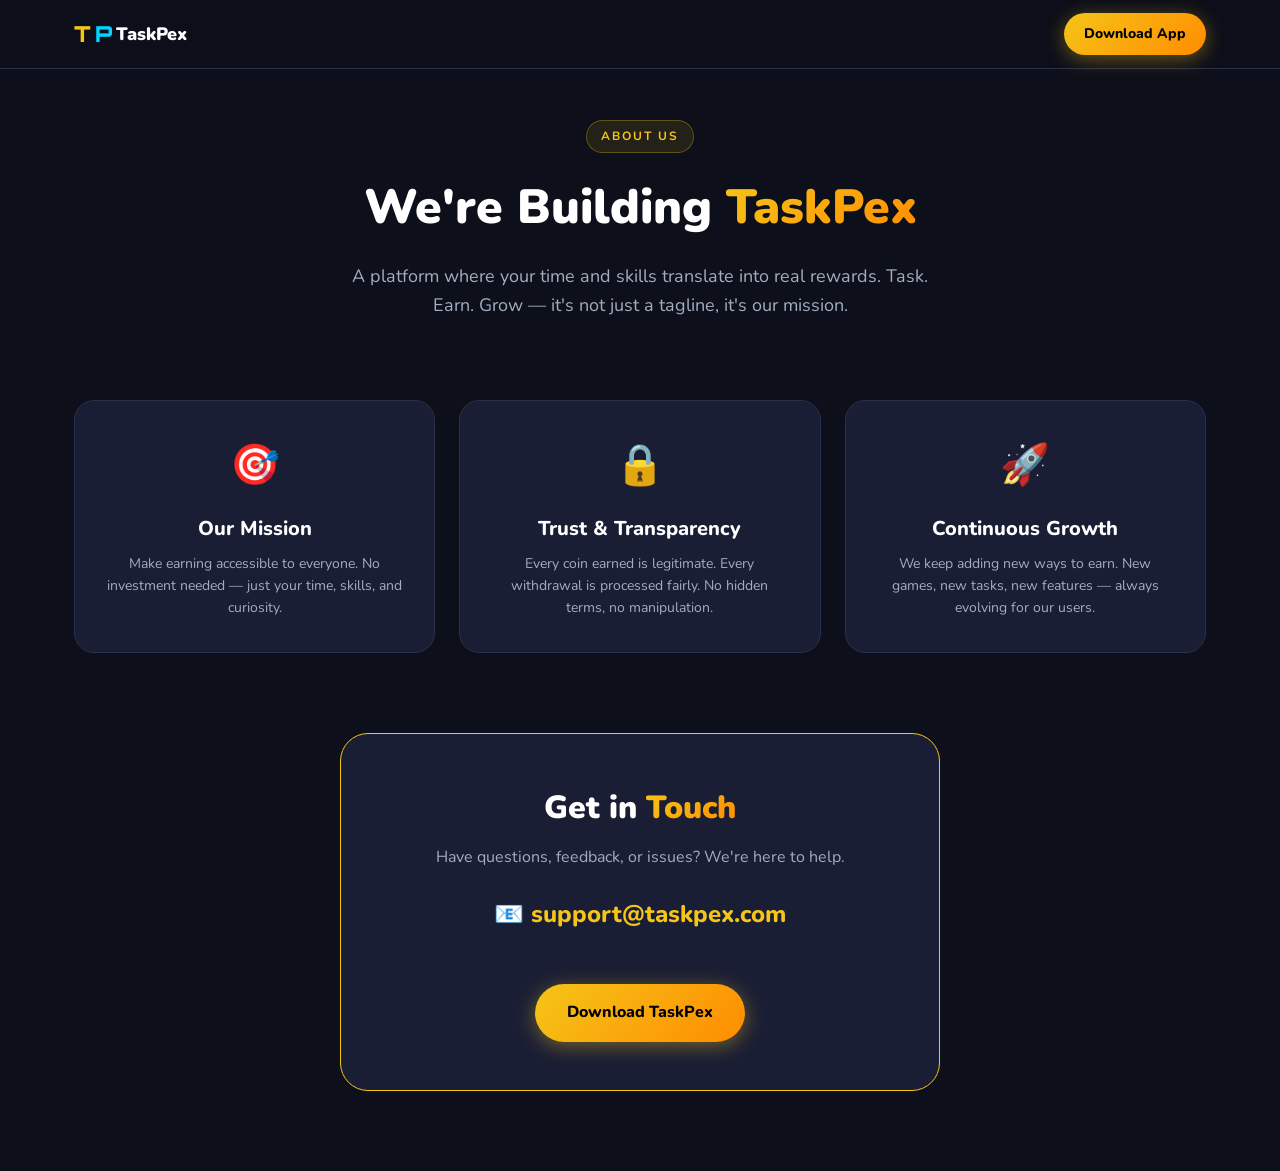
==== pages/about.html @ 735c4cd2 "🚀 Initial release: TaskPex landing page - Dark-themed responsive landing page for the TaskPex Androi" ====
<!DOCTYPE html>
<html lang="en">
<head>
  <meta charset="UTF-8"/>
  <meta name="viewport" content="width=device-width, initial-scale=1.0"/>
  <title>About – TaskPex</title>
  <link rel="stylesheet" href="../css/style.css"/>
  <link href="https://fonts.googleapis.com/css2?family=Nunito:wght@400;600;700;800;900&family=Orbitron:wght@700;900&display=swap" rel="stylesheet"/>
  <style>
    .about-page { padding: 120px 0 80px; }
    .about-hero { text-align: center; margin-bottom: 80px; }
    .about-hero h1 { font-size: 48px; font-weight: 900; margin-bottom: 16px; }
    .about-hero p { color: var(--text-secondary); font-size: 18px; max-width: 600px; margin: 0 auto; }
    .values-grid { display: grid; grid-template-columns: repeat(3, 1fr); gap: 24px; margin-bottom: 80px; }
    .val-card { background: var(--bg-card); border: 1px solid var(--border-color); border-radius: var(--radius-lg); padding: 32px; text-align: center; }
    .val-icon { font-size: 40px; margin-bottom: 16px; }
    .val-card h3 { font-size: 20px; font-weight: 800; margin-bottom: 8px; }
    .val-card p { color: var(--text-secondary); font-size: 14px; }
    .contact-box { background: var(--bg-card); border: 1px solid var(--accent-gold); border-radius: var(--radius-xl); padding: 48px; text-align: center; max-width: 600px; margin: 0 auto; }
    .contact-box h2 { font-size: 32px; font-weight: 900; margin-bottom: 12px; }
    .contact-box p { color: var(--text-secondary); margin-bottom: 24px; }
    .contact-email { font-size: 24px; font-weight: 800; color: var(--accent-gold); }
    @media(max-width:768px) { .values-grid { grid-template-columns: 1fr; } }
  </style>
</head>
<body>
  <nav class="navbar">
    <div class="nav-inner">
      <a href="../index.html" class="logo-wrap">
        <span class="logo-fallback" style="display:flex">
          <span class="logo-t">T</span><span class="logo-p">P</span>
          <span class="logo-name">TaskPex</span>
        </span>
      </a>
      <a href="../index.html#download" class="btn-primary nav-cta" style="margin-left:auto">Download App</a>
    </div>
  </nav>
  <div class="about-page">
    <div class="container">
      <div class="about-hero">
        <span class="section-label">About Us</span>
        <h1>We're Building <span class="gradient-text">TaskPex</span></h1>
        <p>A platform where your time and skills translate into real rewards. Task. Earn. Grow — it's not just a tagline, it's our mission.</p>
      </div>
      <div class="values-grid">
        <div class="val-card">
          <div class="val-icon">🎯</div>
          <h3>Our Mission</h3>
          <p>Make earning accessible to everyone. No investment needed — just your time, skills, and curiosity.</p>
        </div>
        <div class="val-card">
          <div class="val-icon">🔒</div>
          <h3>Trust & Transparency</h3>
          <p>Every coin earned is legitimate. Every withdrawal is processed fairly. No hidden terms, no manipulation.</p>
        </div>
        <div class="val-card">
          <div class="val-icon">🚀</div>
          <h3>Continuous Growth</h3>
          <p>We keep adding new ways to earn. New games, new tasks, new features — always evolving for our users.</p>
        </div>
      </div>
      <div class="contact-box">
        <h2>Get in <span class="gradient-text">Touch</span></h2>
        <p>Have questions, feedback, or issues? We're here to help.</p>
        <div class="contact-email">📧 support@taskpex.com</div>
        <br/><br/>
        <a href="../index.html#download" class="btn-primary btn-lg">Download TaskPex</a>
      </div>
    </div>
  </div>
</body>
</html>
---- css/style.css ----
/* ============================================
   TASKPEX — Main Stylesheet
   Theme: Dark Navy + Gold/Yellow + Cyan
   ============================================ */

:root {
  --bg-primary: #0d0f1a;
  --bg-secondary: #131628;
  --bg-card: #1a1e35;
  --bg-card-hover: #1f2440;
  --accent-gold: #f5c518;
  --accent-gold-light: #ffd93d;
  --accent-cyan: #00d4ff;
  --accent-green: #00e676;
  --accent-orange: #ff6b35;
  --text-primary: #ffffff;
  --text-secondary: #a0aec0;
  --text-muted: #6b7a99;
  --border-color: #2a2f4a;
  --border-glow: rgba(245, 197, 24, 0.3);
  --gradient-gold: linear-gradient(135deg, #f5c518, #ff8c00);
  --gradient-cyan: linear-gradient(135deg, #00d4ff, #0099cc);
  --gradient-green: linear-gradient(135deg, #00e676, #00b894);
  --gradient-hero: linear-gradient(135deg, #f5c518 0%, #ff8c00 50%, #00d4ff 100%);
  --shadow-glow: 0 0 30px rgba(245, 197, 24, 0.15);
  --shadow-card: 0 8px 32px rgba(0, 0, 0, 0.4);
  --radius-sm: 8px;
  --radius-md: 14px;
  --radius-lg: 20px;
  --radius-xl: 28px;
  --font-main: 'Nunito', sans-serif;
  --font-display: 'Orbitron', sans-serif;
}

*, *::before, *::after { box-sizing: border-box; margin: 0; padding: 0; }

html { scroll-behavior: smooth; }

body {
  font-family: var(--font-main);
  background: var(--bg-primary);
  color: var(--text-primary);
  line-height: 1.6;
  overflow-x: hidden;
}

/* ---- UTILITIES ---- */
.container { max-width: 1180px; margin: 0 auto; padding: 0 24px; }
.section { padding: 96px 0; }
.gradient-text {
  background: var(--gradient-gold);
  -webkit-background-clip: text;
  -webkit-text-fill-color: transparent;
  background-clip: text;
}
.section-label {
  display: inline-block;
  font-size: 12px;
  font-weight: 700;
  letter-spacing: 2px;
  text-transform: uppercase;
  color: var(--accent-gold);
  background: rgba(245, 197, 24, 0.1);
  border: 1px solid rgba(245, 197, 24, 0.3);
  padding: 6px 14px;
  border-radius: 20px;
  margin-bottom: 16px;
}
.section-title {
  font-size: clamp(28px, 4vw, 44px);
  font-weight: 900;
  line-height: 1.2;
  margin-bottom: 20px;
}

/* ---- BUTTONS ---- */
.btn-primary {
  display: inline-flex;
  align-items: center;
  gap: 8px;
  background: var(--gradient-gold);
  color: #000;
  font-family: var(--font-main);
  font-weight: 800;
  font-size: 15px;
  padding: 12px 24px;
  border-radius: 50px;
  border: none;
  cursor: pointer;
  text-decoration: none;
  transition: transform 0.2s, box-shadow 0.2s;
  box-shadow: 0 4px 20px rgba(245, 197, 24, 0.4);
}
.btn-primary:hover { transform: translateY(-2px); box-shadow: 0 6px 30px rgba(245, 197, 24, 0.6); }
.btn-primary.btn-lg { padding: 16px 32px; font-size: 16px; }
.btn-outline {
  display: inline-flex;
  align-items: center;
  gap: 8px;
  background: transparent;
  color: var(--text-primary);
  font-family: var(--font-main);
  font-weight: 800;
  font-size: 15px;
  padding: 12px 24px;
  border-radius: 50px;
  border: 2px solid var(--border-color);
  cursor: pointer;
  text-decoration: none;
  transition: all 0.2s;
}
.btn-outline:hover { border-color: var(--accent-gold); color: var(--accent-gold); }
.btn-outline.btn-lg { padding: 16px 32px; font-size: 16px; }

/* ---- NAVBAR ---- */
.navbar {
  position: fixed;
  top: 0; left: 0; right: 0;
  z-index: 1000;
  background: rgba(13, 15, 26, 0.85);
  backdrop-filter: blur(20px);
  border-bottom: 1px solid var(--border-color);
  transition: background 0.3s;
}
.navbar.scrolled { background: rgba(13, 15, 26, 0.98); }
.nav-inner {
  max-width: 1180px;
  margin: 0 auto;
  padding: 0 24px;
  height: 68px;
  display: flex;
  align-items: center;
  gap: 32px;
}
.logo-wrap { display: flex; align-items: center; gap: 10px; text-decoration: none; }
.logo-img { height: 40px; width: 40px; border-radius: 10px; object-fit: contain; }
.logo-fallback {
  display: flex;
  align-items: center;
  gap: 4px;
}
.logo-t { font-family: var(--font-display); font-size: 22px; color: var(--accent-gold); font-weight: 900; }
.logo-p { font-family: var(--font-display); font-size: 22px; color: var(--accent-cyan); font-weight: 900; }
.logo-name { font-weight: 900; font-size: 18px; color: var(--text-primary); }
.nav-links {
  display: flex;
  list-style: none;
  gap: 28px;
  margin-left: auto;
}
.nav-links a {
  color: var(--text-secondary);
  text-decoration: none;
  font-weight: 600;
  font-size: 14px;
  transition: color 0.2s;
}
.nav-links a:hover { color: var(--accent-gold); }
.nav-cta { margin-left: 16px; padding: 10px 20px; font-size: 14px; }
.hamburger {
  display: none;
  flex-direction: column;
  gap: 5px;
  background: none;
  border: none;
  cursor: pointer;
  margin-left: auto;
}
.hamburger span { display: block; width: 24px; height: 2px; background: var(--text-primary); border-radius: 2px; transition: all 0.3s; }
.mobile-menu {
  display: none;
  flex-direction: column;
  padding: 16px 24px 24px;
  gap: 16px;
  border-top: 1px solid var(--border-color);
}
.mobile-menu a {
  color: var(--text-secondary);
  text-decoration: none;
  font-weight: 600;
  font-size: 16px;
}
.mobile-menu.open { display: flex; }

/* ---- HERO ---- */
.hero {
  min-height: 100vh;
  display: flex;
  align-items: center;
  padding: 120px 0 80px;
  position: relative;
  overflow: hidden;
}
.hero-bg-circles { position: absolute; inset: 0; pointer-events: none; }
.circle {
  position: absolute;
  border-radius: 50%;
  filter: blur(80px);
  opacity: 0.12;
}
.c1 { width: 600px; height: 600px; background: var(--accent-gold); top: -200px; right: -100px; animation: pulse 8s ease-in-out infinite; }
.c2 { width: 400px; height: 400px; background: var(--accent-cyan); bottom: -100px; left: -100px; animation: pulse 10s ease-in-out infinite 2s; }
.c3 { width: 300px; height: 300px; background: var(--accent-orange); top: 40%; left: 40%; animation: pulse 12s ease-in-out infinite 4s; }
@keyframes pulse { 0%,100% { transform: scale(1); } 50% { transform: scale(1.2); } }

.hero-grid {
  display: grid;
  grid-template-columns: 1fr 1fr;
  gap: 64px;
  align-items: center;
}
.hero-text { position: relative; z-index: 1; }
.badge-pill {
  display: inline-block;
  background: rgba(245, 197, 24, 0.1);
  border: 1px solid rgba(245, 197, 24, 0.4);
  color: var(--accent-gold);
  font-weight: 700;
  font-size: 13px;
  padding: 6px 16px;
  border-radius: 20px;
  margin-bottom: 20px;
  letter-spacing: 1px;
}
.hero-text h1 {
  font-size: clamp(36px, 5vw, 64px);
  font-weight: 900;
  line-height: 1.1;
  margin-bottom: 20px;
}
.hero-sub { color: var(--text-secondary); font-size: 18px; margin-bottom: 36px; max-width: 480px; }
.hero-actions { display: flex; gap: 16px; flex-wrap: wrap; margin-bottom: 48px; }
.hero-stats { display: flex; align-items: center; gap: 28px; }
.stat { display: flex; flex-direction: column; }
.stat-num { font-size: 24px; font-weight: 900; color: var(--accent-gold); }
.stat-label { font-size: 13px; color: var(--text-muted); }
.stat-divider { width: 1px; height: 40px; background: var(--border-color); }

/* Phone mockups */
.hero-phones {
  position: relative;
  height: 550px;
  display: flex;
  justify-content: center;
  align-items: center;
}
.phone-mockup {
  position: absolute;
  width: 240px;
  background: var(--bg-card);
  border-radius: 36px;
  border: 2px solid var(--border-color);
  overflow: hidden;
  box-shadow: var(--shadow-card);
}
.phone-front {
  width: 250px;
  z-index: 2;
  transform: translateY(0);
  border-color: var(--accent-gold);
  box-shadow: 0 20px 60px rgba(245, 197, 24, 0.2), var(--shadow-card);
}
.phone-back {
  width: 230px;
  z-index: 1;
  transform: translateX(60px) translateY(20px) rotate(5deg);
  opacity: 0.85;
}
.phone-screen { padding: 16px; min-height: 360px; }
.screen-header {
  display: flex;
  justify-content: space-between;
  align-items: center;
  margin-bottom: 16px;
  padding-bottom: 10px;
  border-bottom: 1px solid var(--border-color);
}
.screen-header.dark { background: transparent; }
.screen-title { font-weight: 800; font-size: 14px; color: var(--text-primary); }
.coin-badge {
  background: rgba(245, 197, 24, 0.15);
  border: 1px solid rgba(245, 197, 24, 0.4);
  color: var(--accent-gold);
  font-weight: 700;
  font-size: 12px;
  padding: 4px 10px;
  border-radius: 20px;
}
.home-coins {
  text-align: center;
  padding: 20px 0;
}
.coins-display { display: flex; align-items: center; justify-content: center; gap: 8px; }
.coins-icon { font-size: 28px; }
.coins-val { font-size: 32px; font-weight: 900; color: var(--accent-gold); }
.coins-label { font-size: 14px; color: var(--text-secondary); align-self: flex-end; margin-bottom: 4px; }
.home-grid {
  display: grid;
  grid-template-columns: 1fr 1fr;
  gap: 8px;
  margin-top: 12px;
}
.home-card {
  background: var(--bg-secondary);
  border: 1px solid var(--border-color);
  border-radius: var(--radius-sm);
  padding: 12px 8px;
  text-align: center;
  font-size: 12px;
  font-weight: 700;
  color: var(--text-secondary);
}
.screen-quiz { background: #0f1120; }
.quiz-question {
  font-size: 13px;
  font-weight: 700;
  margin-bottom: 14px;
  color: var(--text-primary);
  line-height: 1.4;
}
.quiz-options { display: flex; flex-direction: column; gap: 8px; }
.quiz-opt {
  background: var(--bg-secondary);
  border: 1px solid var(--border-color);
  border-radius: 8px;
  padding: 8px 12px;
  font-size: 11px;
  color: var(--text-secondary);
}
.quiz-opt.correct {
  border-color: var(--accent-green);
  color: var(--accent-green);
  background: rgba(0, 230, 118, 0.1);
}

.scroll-indicator {
  position: absolute;
  bottom: 30px;
  left: 50%;
  transform: translateX(-50%);
}
.scroll-indicator span {
  display: block;
  width: 24px;
  height: 40px;
  border: 2px solid var(--border-color);
  border-radius: 12px;
  position: relative;
}
.scroll-indicator span::after {
  content: '';
  display: block;
  width: 4px;
  height: 8px;
  background: var(--accent-gold);
  border-radius: 2px;
  position: absolute;
  top: 6px;
  left: 50%;
  transform: translateX(-50%);
  animation: scrollDown 2s infinite;
}
@keyframes scrollDown { 0%,100%{top:6px;opacity:1} 50%{top:20px;opacity:0.3} }

/* ---- FEATURES ---- */
.features { background: var(--bg-secondary); }
.features .section-title, .features .section-label { text-align: center; display: block; margin-left: auto; margin-right: auto; }
.features-grid {
  display: grid;
  grid-template-columns: repeat(3, 1fr);
  gap: 24px;
  margin-top: 56px;
}
.feature-card {
  background: var(--bg-card);
  border: 1px solid var(--border-color);
  border-radius: var(--radius-lg);
  padding: 32px 28px;
  transition: all 0.3s;
  position: relative;
}
.feature-card:hover {
  transform: translateY(-6px);
  border-color: var(--accent-gold);
  box-shadow: 0 20px 40px rgba(245, 197, 24, 0.1);
}
.feature-card.featured {
  border-color: var(--accent-gold);
  background: linear-gradient(135deg, rgba(245, 197, 24, 0.05) 0%, var(--bg-card) 100%);
}
.feature-badge {
  position: absolute;
  top: -12px;
  left: 24px;
  background: var(--gradient-gold);
  color: #000;
  font-size: 11px;
  font-weight: 800;
  padding: 4px 12px;
  border-radius: 20px;
}
.feature-icon {
  font-size: 40px;
  margin-bottom: 16px;
  display: block;
}
.feature-card h3 { font-size: 20px; font-weight: 800; margin-bottom: 10px; }
.feature-card p { color: var(--text-secondary); font-size: 14px; line-height: 1.6; margin-bottom: 16px; }
.feature-tag {
  display: inline-block;
  background: rgba(0, 212, 255, 0.1);
  border: 1px solid rgba(0, 212, 255, 0.3);
  color: var(--accent-cyan);
  font-size: 11px;
  font-weight: 700;
  padding: 4px 12px;
  border-radius: 20px;
  letter-spacing: 0.5px;
}

/* ---- HOW IT WORKS ---- */
.how .section-title, .how .section-label { text-align: center; display: block; }
.steps-row {
  display: flex;
  align-items: center;
  gap: 24px;
  margin-top: 56px;
}
.step-card {
  flex: 1;
  background: var(--bg-card);
  border: 1px solid var(--border-color);
  border-radius: var(--radius-lg);
  padding: 36px 28px;
  text-align: center;
  transition: all 0.3s;
}
.step-card:hover { border-color: var(--accent-gold); transform: translateY(-4px); }
.step-num {
  font-family: var(--font-display);
  font-size: 48px;
  font-weight: 900;
  color: rgba(245, 197, 24, 0.15);
  line-height: 1;
  margin-bottom: 8px;
}
.step-icon { font-size: 40px; margin-bottom: 16px; }
.step-card h3 { font-size: 20px; font-weight: 800; margin-bottom: 10px; }
.step-card p { color: var(--text-secondary); font-size: 14px; }
.step-arrow { font-size: 28px; color: var(--accent-gold); flex-shrink: 0; }

/* ---- EARN ---- */
.earn { background: var(--bg-secondary); }
.earn-grid {
  display: grid;
  grid-template-columns: 1fr 1fr;
  gap: 80px;
  align-items: center;
}
.earn-text p { color: var(--text-secondary); margin-bottom: 28px; }
.earn-table { margin-bottom: 32px; display: flex; flex-direction: column; gap: 12px; }
.earn-row {
  display: flex;
  justify-content: space-between;
  align-items: center;
  background: var(--bg-card);
  border: 1px solid var(--border-color);
  border-radius: var(--radius-sm);
  padding: 14px 20px;
  transition: border-color 0.2s;
}
.earn-row:hover { border-color: var(--accent-gold); }
.earn-activity { font-weight: 700; font-size: 14px; }
.earn-range {
  font-weight: 800;
  color: var(--accent-gold);
  font-size: 14px;
}

/* Spin Wheel Preview */
.spin-preview { text-align: center; }
.wheel-wrap { position: relative; width: 280px; height: 280px; margin: 0 auto 24px; }
.wheel {
  width: 100%;
  height: 100%;
  border-radius: 50%;
  border: 4px solid #2a3060;
  position: relative;
  overflow: hidden;
  background: conic-gradient(
    #1a1e35 0deg 45deg,
    #f5c518 45deg 90deg,
    #1a1e35 90deg 135deg,
    #f5c518 135deg 180deg,
    #1a1e35 180deg 225deg,
    #f5c518 225deg 270deg,
    #1a1e35 270deg 315deg,
    #f5c518 315deg 360deg
  );
  transition: transform 3s cubic-bezier(0.17, 0.67, 0.12, 0.99);
  box-shadow: 0 0 30px rgba(245,197,24,0.3), inset 0 0 20px rgba(0,0,0,0.4);
}
.wheel-pointer {
  position: absolute;
  top: -14px;
  left: 50%;
  transform: translateX(-50%);
  font-size: 24px;
  color: var(--accent-gold);
  z-index: 10;
  filter: drop-shadow(0 2px 4px rgba(0,0,0,0.5));
}
.wheel-center {
  position: absolute;
  top: 50%;
  left: 50%;
  transform: translate(-50%, -50%);
  width: 50px;
  height: 50px;
  background: var(--gradient-gold);
  border-radius: 50%;
  display: flex;
  align-items: center;
  justify-content: center;
  font-size: 22px;
  z-index: 5;
  box-shadow: 0 0 20px rgba(245,197,24,0.6);
}
.wheel-segment {
  display: none; /* using conic-gradient instead */
}
.spin-btn { font-family: var(--font-display); letter-spacing: 1px; margin-bottom: 12px; }
.spins-left {
  display: inline-block;
  background: var(--bg-card);
  border: 1px solid var(--border-color);
  padding: 8px 20px;
  border-radius: 20px;
  font-size: 13px;
  font-weight: 700;
  color: var(--text-secondary);
}
.spins-left strong { color: var(--accent-gold); }

/* ---- REFERRAL ---- */
.referral .section-label, .referral .section-title { text-align: center; display: block; }
.referral-grid {
  display: grid;
  grid-template-columns: 1fr 1fr;
  gap: 48px;
  margin-top: 56px;
  align-items: start;
}
.referral-sub { color: var(--text-secondary); margin-bottom: 24px; }
.referral-code-box {
  background: var(--bg-card);
  border: 1px solid var(--border-color);
  border-radius: var(--radius-md);
  padding: 24px;
  margin-bottom: 32px;
}
.rc-label { display: block; font-size: 11px; font-weight: 700; letter-spacing: 2px; color: var(--text-muted); margin-bottom: 8px; }
.rc-code { display: block; font-size: 36px; font-weight: 900; color: var(--accent-green); letter-spacing: 4px; margin-bottom: 16px; }
.rc-copy {
  background: transparent;
  border: 1px solid var(--border-color);
  color: var(--text-secondary);
  padding: 8px 16px;
  border-radius: 8px;
  cursor: pointer;
  font-weight: 600;
  transition: all 0.2s;
}
.rc-copy:hover { border-color: var(--accent-gold); color: var(--accent-gold); }
.milestones h4 { font-size: 16px; font-weight: 800; margin-bottom: 16px; color: var(--text-secondary); }
.milestone-row { display: flex; align-items: center; gap: 8px; }
.milestone { text-align: center; flex: 1; font-size: 12px; color: var(--text-secondary); }
.ms-coin { font-size: 20px; margin-bottom: 4px; }
.ms-reward { color: var(--accent-gold); font-weight: 800; margin-top: 2px; }
.milestone-line { flex: 0 0 40px; height: 2px; background: var(--border-color); }
.referral-stats { display: flex; flex-direction: column; gap: 16px; }
.ref-stat-card {
  background: var(--bg-card);
  border: 1px solid var(--border-color);
  border-radius: var(--radius-md);
  padding: 24px;
  text-align: center;
  flex-direction: row;
  display: flex;
  align-items: center;
  gap: 16px;
}
.ref-stat-card.highlight { border-color: var(--accent-gold); background: rgba(245,197,24,0.05); }
.ref-stat-icon { font-size: 32px; }
.ref-stat-val { font-size: 32px; font-weight: 900; color: var(--accent-gold); }
.ref-stat-label { font-size: 13px; color: var(--text-muted); }
.ref-stat-cta {
  background: var(--bg-card);
  border: 1px dashed var(--border-color);
  border-radius: var(--radius-md);
  padding: 24px;
  text-align: center;
}
.ref-stat-cta p { color: var(--text-secondary); font-size: 14px; margin-bottom: 16px; }

/* ---- TESTIMONIALS ---- */
.testimonials { background: var(--bg-secondary); }
.testimonials .section-label, .testimonials .section-title { text-align: center; display: block; }
.testimonials-grid {
  display: grid;
  grid-template-columns: repeat(3, 1fr);
  gap: 24px;
  margin-top: 56px;
}
.testi-card {
  background: var(--bg-card);
  border: 1px solid var(--border-color);
  border-radius: var(--radius-lg);
  padding: 28px;
  transition: all 0.3s;
}
.testi-card:hover { border-color: var(--accent-gold); transform: translateY(-4px); }
.testi-card.featured { border-color: var(--accent-gold); background: rgba(245,197,24,0.03); }
.testi-stars { color: var(--accent-gold); font-size: 18px; margin-bottom: 14px; letter-spacing: 2px; }
.testi-card p { color: var(--text-secondary); font-size: 14px; line-height: 1.7; margin-bottom: 20px; }
.testi-user { display: flex; align-items: center; gap: 12px; }
.testi-avatar {
  width: 40px; height: 40px;
  background: var(--gradient-gold);
  border-radius: 50%;
  display: flex;
  align-items: center;
  justify-content: center;
  font-weight: 900;
  font-size: 13px;
  color: #000;
  flex-shrink: 0;
}
.testi-user span { font-size: 13px; color: var(--text-secondary); }
.testi-user strong { color: var(--text-primary); }

/* ---- FAQ ---- */
.faq-container { max-width: 800px; }
.faq .section-label, .faq .section-title { text-align: center; display: block; }
.faq-list { margin-top: 48px; display: flex; flex-direction: column; gap: 12px; }
.faq-item {
  background: var(--bg-card);
  border: 1px solid var(--border-color);
  border-radius: var(--radius-md);
  overflow: hidden;
  transition: border-color 0.2s;
}
.faq-item:hover { border-color: var(--accent-gold); }
.faq-q {
  width: 100%;
  background: none;
  border: none;
  color: var(--text-primary);
  font-family: var(--font-main);
  font-size: 16px;
  font-weight: 700;
  text-align: left;
  padding: 20px 24px;
  cursor: pointer;
  display: flex;
  justify-content: space-between;
  align-items: center;
}
.faq-q span { color: var(--accent-gold); font-size: 22px; font-weight: 300; flex-shrink: 0; }
.faq-a {
  max-height: 0;
  overflow: hidden;
  color: var(--text-secondary);
  font-size: 14px;
  line-height: 1.7;
  padding: 0 24px;
  transition: all 0.3s;
}
.faq-a.open { max-height: 200px; padding: 0 24px 20px; }

/* ---- DOWNLOAD ---- */
.download { background: var(--bg-secondary); }
.download-inner {
  text-align: center;
  position: relative;
}
.download-bg-glow {
  position: absolute;
  top: 50%;
  left: 50%;
  transform: translate(-50%, -50%);
  width: 600px;
  height: 300px;
  background: radial-gradient(ellipse, rgba(245,197,24,0.08) 0%, transparent 70%);
  pointer-events: none;
}
.download .section-label, .download .section-title { display: block; }
.download p { color: var(--text-secondary); margin-bottom: 36px; font-size: 17px; }
.download-btns { display: flex; justify-content: center; gap: 16px; flex-wrap: wrap; margin-bottom: 20px; }
.store-btn {
  display: inline-flex;
  align-items: center;
  gap: 14px;
  background: var(--bg-card);
  border: 1px solid var(--border-color);
  color: var(--text-primary);
  text-decoration: none;
  padding: 16px 28px;
  border-radius: var(--radius-md);
  min-width: 200px;
  transition: all 0.3s;
}
.store-btn:hover { border-color: var(--accent-gold); background: rgba(245,197,24,0.05); transform: translateY(-2px); }
.store-btn div { display: flex; flex-direction: column; text-align: left; }
.store-btn small { font-size: 11px; color: var(--text-muted); }
.store-btn strong { font-size: 16px; font-weight: 800; }
.package-note { color: var(--text-muted); font-size: 12px; font-family: monospace; }

/* ---- SCREENSHOTS ---- */
.screenshots { background: var(--bg-primary); overflow: hidden; }
.screenshots .section-label,
.screenshots .section-title { display: block; text-align: center; }
.screenshots-sub {
  text-align: center;
  color: var(--text-secondary);
  font-size: 17px;
  max-width: 560px;
  margin: 0 auto 56px;
}
.screenshots-track-wrap {
  overflow: hidden;
  position: relative;
}
.screenshots-track {
  display: flex;
  gap: 32px;
  justify-content: center;
  flex-wrap: nowrap;
  transition: transform 0.5s cubic-bezier(0.4, 0, 0.2, 1);
  padding: 16px 0 32px;
}
/* Phone shell */
.ss-phone {
  flex-shrink: 0;
  display: flex;
  flex-direction: column;
  align-items: center;
  gap: 16px;
  transition: transform 0.3s, opacity 0.3s;
}
.ss-phone:hover { transform: translateY(-8px); }
.ss-phone > div:first-child { /* outer frame */
  background: linear-gradient(145deg, #1e2240, #131628);
  border: 2px solid var(--border-color);
  border-radius: 36px;
  width: 220px;
  min-height: 420px;
  position: relative;
  overflow: hidden;
  box-shadow: 0 24px 60px rgba(0,0,0,0.5), 0 0 0 1px rgba(255,255,255,0.05);
  padding: 0;
}
.ss-notch {
  position: absolute !important;
  top: 10px;
  left: 50%;
  transform: translateX(-50%);
  width: 60px;
  height: 18px;
  background: #0d0f1a;
  border-radius: 20px;
  z-index: 10;
  min-height: unset !important;
  border: none !important;
  box-shadow: none !important;
  padding: 0 !important;
}
.ss-screen {
  padding: 38px 14px 16px;
  min-height: 420px;
  display: flex;
  flex-direction: column;
  gap: 10px;
  background: var(--bg-primary);
}
.ss-topbar {
  display: flex;
  justify-content: space-between;
  align-items: center;
  padding-bottom: 8px;
  border-bottom: 1px solid var(--border-color);
}
.ss-app-name { font-size: 12px; font-weight: 800; color: var(--text-primary); }
.ss-coin-pill {
  background: rgba(245,197,24,0.15);
  border: 1px solid rgba(245,197,24,0.4);
  color: var(--accent-gold);
  font-size: 10px;
  font-weight: 700;
  padding: 3px 8px;
  border-radius: 20px;
}
/* Home screen */
.ss-home { background: var(--bg-primary); }
.ss-balance-card {
  background: linear-gradient(135deg, rgba(245,197,24,0.12), rgba(0,212,255,0.08));
  border: 1px solid rgba(245,197,24,0.3);
  border-radius: 14px;
  padding: 14px;
  text-align: center;
}
.ss-bal-label { font-size: 9px; font-weight: 700; color: var(--text-muted); text-transform: uppercase; letter-spacing: 1px; margin-bottom: 4px; }
.ss-bal-amount { font-size: 26px; font-weight: 900; color: var(--accent-gold); line-height: 1; }
.ss-bal-coins { font-size: 10px; color: var(--text-secondary); margin: 2px 0 10px; }
.ss-withdraw-btn {
  display: inline-block;
  background: var(--gradient-gold);
  color: #000;
  font-size: 10px;
  font-weight: 800;
  padding: 6px 16px;
  border-radius: 20px;
  text-decoration: none;
}
.ss-grid {
  display: grid;
  grid-template-columns: 1fr 1fr;
  gap: 8px;
}
.ss-tile {
  background: var(--bg-card);
  border: 1px solid var(--border-color);
  border-radius: 10px;
  padding: 12px 8px;
  display: flex;
  flex-direction: column;
  align-items: center;
  gap: 4px;
  font-size: 20px;
  transition: border-color 0.2s;
}
.ss-tile span { font-size: 9px; font-weight: 700; color: var(--text-secondary); }
.t-quiz { border-color: rgba(245,197,24,0.3); }
.t-spin { border-color: rgba(0,212,255,0.3); }
.t-scratch { border-color: rgba(0,230,118,0.3); }
.t-refer { border-color: rgba(255,107,53,0.3); }
/* Quiz screen */
.ss-quiz { background: #0f1120; }
.ss-quiz-timer {
  text-align: center;
  font-size: 11px;
  font-weight: 800;
  color: var(--accent-cyan);
  background: rgba(0,212,255,0.08);
  border: 1px solid rgba(0,212,255,0.3);
  border-radius: 20px;
  padding: 4px 12px;
  align-self: center;
}
.ss-quiz-q {
  font-size: 11px;
  font-weight: 700;
  color: var(--text-primary);
  line-height: 1.4;
  text-align: center;
}
.ss-quiz-opts { display: flex; flex-direction: column; gap: 6px; }
.ss-opt {
  background: var(--bg-secondary);
  border: 1px solid var(--border-color);
  border-radius: 8px;
  padding: 7px 10px;
  font-size: 10px;
  color: var(--text-secondary);
}
.ss-correct {
  border-color: var(--accent-green);
  color: var(--accent-green);
  background: rgba(0,230,118,0.08);
  font-weight: 700;
}
.ss-quiz-score {
  text-align: center;
  font-size: 10px;
  color: var(--text-muted);
}
.ss-quiz-score b { color: var(--accent-gold); }
/* Spin screen */
.ss-spin { background: var(--bg-primary); align-items: center; }
.ss-wheel-preview {
  position: relative;
  width: 130px;
  height: 130px;
  margin: 4px auto;
}
.ss-wheel {
  width: 130px;
  height: 130px;
  border-radius: 50%;
  background: conic-gradient(
    #1a1e35 0deg 45deg, #f5c518 45deg 90deg,
    #1a1e35 90deg 135deg, #f5c518 135deg 180deg,
    #1a1e35 180deg 225deg, #f5c518 225deg 270deg,
    #1a1e35 270deg 315deg, #f5c518 315deg 360deg
  );
  border: 3px solid rgba(245,197,24,0.4);
  box-shadow: 0 0 20px rgba(245,197,24,0.25);
  display: flex;
  align-items: center;
  justify-content: center;
  animation: slowSpin 8s linear infinite;
}
.ss-wheel-inner {
  width: 36px;
  height: 36px;
  background: var(--gradient-gold);
  border-radius: 50%;
  display: flex;
  align-items: center;
  justify-content: center;
  font-size: 18px;
}
.ss-wheel-ptr {
  position: absolute;
  top: -10px;
  left: 50%;
  transform: translateX(-50%);
  color: var(--accent-gold);
  font-size: 16px;
}
@keyframes slowSpin { from { transform: rotate(0deg); } to { transform: rotate(360deg); } }
.ss-spin-info { font-size: 10px; color: var(--text-muted); font-weight: 600; text-align: center; }
.ss-spin-btn-mock {
  background: var(--gradient-gold);
  color: #000;
  font-size: 11px;
  font-weight: 900;
  padding: 10px 24px;
  border-radius: 20px;
  text-align: center;
  letter-spacing: 1px;
  width: 100%;
}
/* Scratch screen */
.ss-scratch { background: #0a1020; }
.ss-scratch-card {
  background: linear-gradient(135deg, rgba(0,230,118,0.08), rgba(245,197,24,0.08));
  border: 1px solid rgba(0,230,118,0.3);
  border-radius: 14px;
  padding: 20px 14px;
  text-align: center;
  flex: 1;
}
.ss-scratch-revealed { display: flex; flex-direction: column; align-items: center; gap: 6px; }
.ss-scratch-icon { font-size: 32px; }
.ss-scratch-win { font-size: 20px; font-weight: 900; color: var(--accent-green); }
.ss-scratch-sub { font-size: 9px; color: var(--text-muted); }
.ss-scratch-hint { font-size: 9px; color: var(--text-muted); text-align: center; font-weight: 600; }
/* Redeem screen */
.ss-withdraw { background: var(--bg-primary); }
.ss-redeem-list { display: flex; flex-direction: column; gap: 8px; flex: 1; }
.ss-redeem-item {
  display: flex;
  align-items: center;
  gap: 10px;
  background: var(--bg-card);
  border: 1px solid var(--border-color);
  border-radius: 10px;
  padding: 10px 12px;
  font-size: 11px;
}
.ss-redeem-item > span:first-child { font-size: 18px; flex-shrink: 0; }
.ss-redeem-item div { flex: 1; }
.ss-redeem-item b { display: block; font-size: 10px; color: var(--text-primary); }
.ss-redeem-item small { font-size: 9px; color: var(--text-muted); }
.ss-redeem-active { border-color: var(--accent-gold); background: rgba(245,197,24,0.05); }
.ss-check { color: var(--accent-green); font-weight: 900; font-size: 13px; }
.ss-redeem-btn-mock {
  background: var(--gradient-gold);
  color: #000;
  font-size: 11px;
  font-weight: 900;
  padding: 10px;
  border-radius: 20px;
  text-align: center;
  letter-spacing: 0.5px;
}
/* Label under phone */
.ss-label {
  font-size: 13px;
  font-weight: 800;
  color: var(--text-secondary);
  letter-spacing: 0.5px;
}
/* Dots navigation */
.ss-dots {
  display: flex;
  justify-content: center;
  gap: 10px;
  margin: 8px 0 36px;
}
.ss-dot {
  width: 10px;
  height: 10px;
  border-radius: 50%;
  background: var(--border-color);
  border: none;
  cursor: pointer;
  transition: all 0.3s;
  padding: 0;
}
.ss-dot.active {
  background: var(--accent-gold);
  width: 28px;
  border-radius: 5px;
  box-shadow: 0 0 10px rgba(245,197,24,0.5);
}
.ss-cta { text-align: center; }

/* Responsive: screenshots */
@media (max-width: 1024px) {
  .screenshots-track { gap: 24px; }
  .ss-phone > div:first-child { width: 190px; min-height: 380px; }
  .ss-screen { min-height: 380px; }
  .ss-bal-amount { font-size: 22px; }
}
@media (max-width: 768px) {
  .screenshots-track-wrap { overflow-x: auto; scroll-snap-type: x mandatory; -webkit-overflow-scrolling: touch; }
  .screenshots-track { justify-content: flex-start; flex-wrap: nowrap; padding-left: 24px; padding-right: 24px; }
  .ss-phone { scroll-snap-align: center; }
}

/* ---- FOOTER ---- */
.footer {
  background: #08090f;
  border-top: 1px solid var(--border-color);
  padding: 64px 0 0;
}
.footer-inner {
  display: grid;
  grid-template-columns: 2fr 1fr 1fr;
  gap: 48px;
  padding-bottom: 48px;
}
.footer-brand .footer-logo { height: 48px; width: 48px; border-radius: 12px; object-fit: contain; margin-bottom: 8px; }
.footer-logo-fallback { font-size: 20px; font-weight: 900; margin-bottom: 8px; }
.footer-brand p { color: var(--text-secondary); font-size: 14px; }
.footer-tagline { margin-top: 8px; color: var(--text-muted) !important; }
.footer-links h4 { font-size: 14px; font-weight: 800; color: var(--text-primary); margin-bottom: 16px; letter-spacing: 1px; }
.footer-links { display: flex; flex-direction: column; gap: 10px; }
.footer-links a { color: var(--text-muted); text-decoration: none; font-size: 14px; transition: color 0.2s; }
.footer-links a:hover { color: var(--accent-gold); }
.footer-bottom {
  border-top: 1px solid var(--border-color);
  padding: 20px 24px;
  display: flex;
  justify-content: space-between;
  align-items: center;
  max-width: 1180px;
  margin: 0 auto;
  font-size: 13px;
  color: var(--text-muted);
}
.footer-pkg { font-family: monospace; }

/* ---- RESPONSIVE ---- */
@media (max-width: 1024px) {
  .hero-grid { grid-template-columns: 1fr; gap: 48px; }
  .hero-phones { height: 380px; }
  .phone-front { width: 200px; }
  .phone-back { width: 180px; }
  .features-grid { grid-template-columns: repeat(2, 1fr); }
  .earn-grid { grid-template-columns: 1fr; gap: 48px; }
  .referral-grid { grid-template-columns: 1fr; }
  .testimonials-grid { grid-template-columns: repeat(2, 1fr); }
  .footer-inner { grid-template-columns: repeat(2, 1fr); }
}

@media (max-width: 768px) {
  .section { padding: 64px 0; }
  .nav-links, .nav-cta { display: none; }
  .hamburger { display: flex; }
  .hero { padding: 100px 0 60px; }
  .hero-grid { grid-template-columns: 1fr; text-align: center; }
  .hero-actions { justify-content: center; }
  .hero-stats { justify-content: center; }
  .hero-phones { height: 320px; }
  .features-grid { grid-template-columns: 1fr; }
  .steps-row { flex-direction: column; }
  .step-arrow { transform: rotate(90deg); }
  .testimonials-grid { grid-template-columns: 1fr; }
  .footer-inner { grid-template-columns: 1fr 1fr; }
  .footer-bottom { flex-direction: column; gap: 8px; text-align: center; }
}

@media (max-width: 480px) {
  .hero-text h1 { font-size: 32px; }
  .hero-phones { display: none; }
  .footer-inner { grid-template-columns: 1fr; }
}
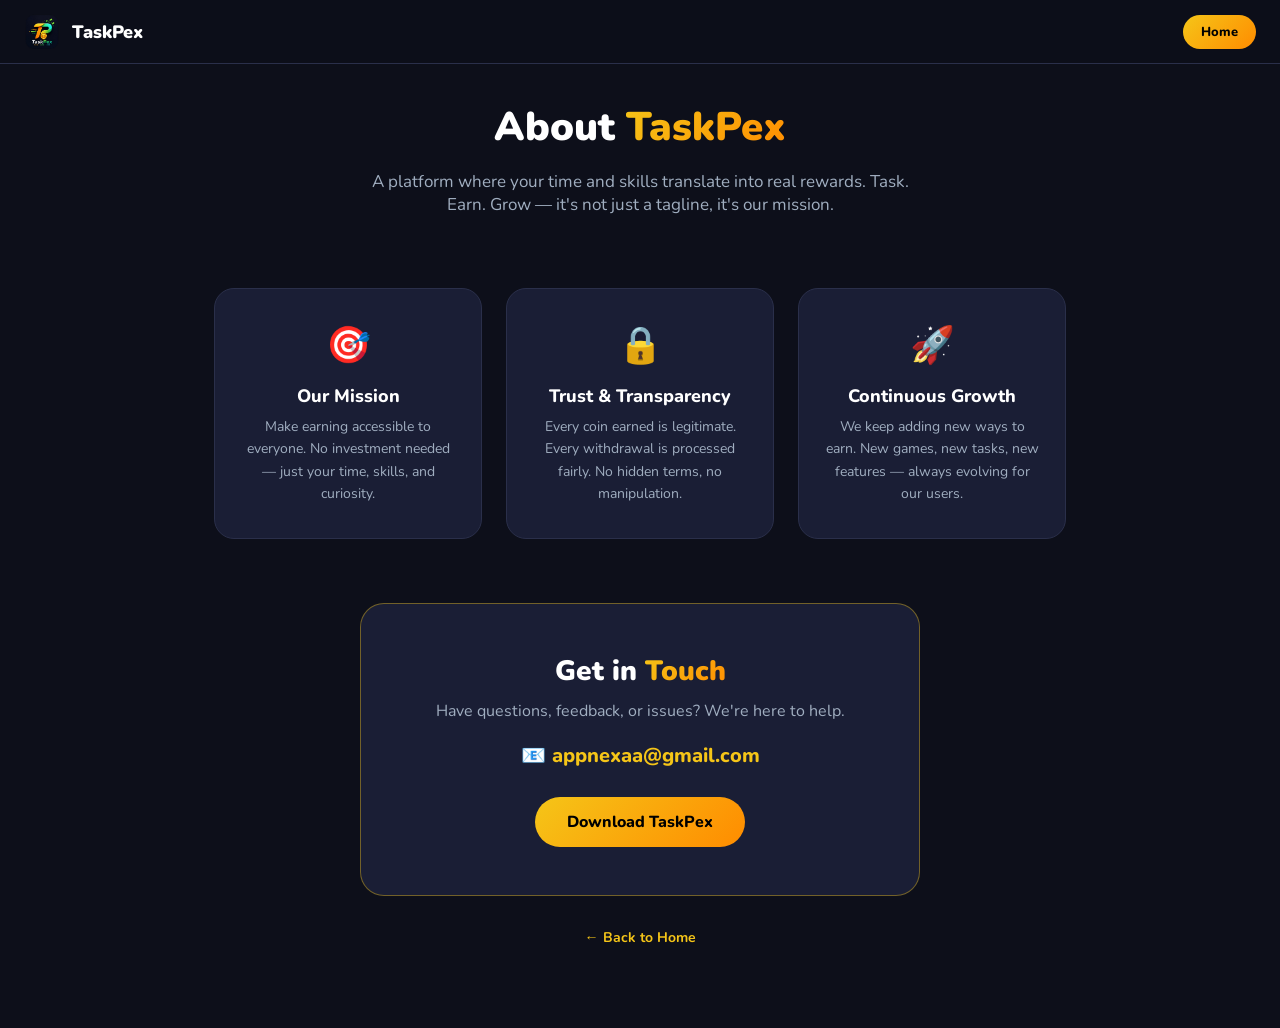
==== commit 0caa0dcb: "Remove com.app.taskpex text, update support email, enhance mobile responsiveness" ====
--- a/pages/about.html
+++ b/pages/about.html
@@ -1,72 +1,73 @@
 <!DOCTYPE html>
 <html lang="en">
 <head>
-  <meta charset="UTF-8"/>
-  <meta name="viewport" content="width=device-width, initial-scale=1.0"/>
+  <meta charset="UTF-8" />
+  <meta name="viewport" content="width=device-width, initial-scale=1.0" />
   <title>About – TaskPex</title>
-  <link rel="stylesheet" href="../css/style.css"/>
-  <link href="https://fonts.googleapis.com/css2?family=Nunito:wght@400;600;700;800;900&family=Orbitron:wght@700;900&display=swap" rel="stylesheet"/>
+  <link href="https://fonts.googleapis.com/css2?family=Nunito:wght@400;600;700;800;900&display=swap" rel="stylesheet" />
   <style>
-    .about-page { padding: 120px 0 80px; }
-    .about-hero { text-align: center; margin-bottom: 80px; }
-    .about-hero h1 { font-size: 48px; font-weight: 900; margin-bottom: 16px; }
-    .about-hero p { color: var(--text-secondary); font-size: 18px; max-width: 600px; margin: 0 auto; }
-    .values-grid { display: grid; grid-template-columns: repeat(3, 1fr); gap: 24px; margin-bottom: 80px; }
-    .val-card { background: var(--bg-card); border: 1px solid var(--border-color); border-radius: var(--radius-lg); padding: 32px; text-align: center; }
-    .val-icon { font-size: 40px; margin-bottom: 16px; }
-    .val-card h3 { font-size: 20px; font-weight: 800; margin-bottom: 8px; }
-    .val-card p { color: var(--text-secondary); font-size: 14px; }
-    .contact-box { background: var(--bg-card); border: 1px solid var(--accent-gold); border-radius: var(--radius-xl); padding: 48px; text-align: center; max-width: 600px; margin: 0 auto; }
-    .contact-box h2 { font-size: 32px; font-weight: 900; margin-bottom: 12px; }
-    .contact-box p { color: var(--text-secondary); margin-bottom: 24px; }
-    .contact-email { font-size: 24px; font-weight: 800; color: var(--accent-gold); }
-    @media(max-width:768px) { .values-grid { grid-template-columns: 1fr; } }
+    :root { --bg: #0d0f1a; --card: #1a1e35; --border: #2a2f4a; --gold: #f5c518; --text: #fff; --muted: #a0aec0; }
+    * { box-sizing: border-box; margin: 0; padding: 0; }
+    body { font-family: 'Nunito', sans-serif; background: var(--bg); color: var(--text); }
+    nav { position: fixed; top: 0; left: 0; right: 0; background: rgba(13,15,26,0.95); border-bottom: 1px solid var(--border); height: 64px; display: flex; align-items: center; padding: 0 24px; z-index: 100; gap: 12px; }
+    nav img { height: 36px; width: 36px; border-radius: 8px; }
+    nav b { font-size: 18px; font-weight: 900; }
+    nav a.btn { margin-left: auto; background: linear-gradient(135deg, #f5c518, #ff8c00); color: #000; font-weight: 800; font-size: 13px; padding: 8px 18px; border-radius: 50px; text-decoration: none; }
+    .page { padding: 100px 24px 80px; max-width: 900px; margin: 0 auto; }
+    .hero { text-align: center; margin-bottom: 72px; }
+    .hero h1 { font-size: 40px; font-weight: 900; margin-bottom: 16px; }
+    .gold { background: linear-gradient(135deg, #f5c518, #ff8c00); -webkit-background-clip: text; -webkit-text-fill-color: transparent; background-clip: text; }
+    .hero p { color: var(--muted); font-size: 17px; max-width: 560px; margin: 0 auto; }
+    .vals { display: grid; grid-template-columns: repeat(3, 1fr); gap: 24px; margin-bottom: 64px; }
+    .val { background: var(--card); border: 1px solid var(--border); border-radius: 20px; padding: 32px 24px; text-align: center; }
+    .val:hover { border-color: rgba(245,197,24,0.4); }
+    .val-icon { font-size: 36px; margin-bottom: 14px; }
+    .val h3 { font-size: 18px; font-weight: 800; margin-bottom: 8px; }
+    .val p { color: var(--muted); font-size: 14px; line-height: 1.6; margin: 0; }
+    .contact { background: var(--card); border: 1px solid rgba(245,197,24,0.4); border-radius: 24px; padding: 48px; text-align: center; max-width: 560px; margin: 0 auto; }
+    .contact h2 { font-size: 28px; font-weight: 900; margin-bottom: 10px; }
+    .contact p { color: var(--muted); margin-bottom: 20px; }
+    .contact .email { font-size: 20px; font-weight: 800; color: var(--gold); margin-bottom: 28px; display: block; }
+    .contact a.cta { display: inline-block; background: linear-gradient(135deg, #f5c518, #ff8c00); color: #000; font-weight: 800; padding: 14px 32px; border-radius: 50px; text-decoration: none; }
+    .back { display: inline-block; color: var(--gold); text-decoration: none; font-weight: 700; margin-top: 32px; font-size: 14px; text-align: center; width: 100%; }
+    @media(max-width:768px) { .vals { grid-template-columns: 1fr; } }
   </style>
 </head>
 <body>
-  <nav class="navbar">
-    <div class="nav-inner">
-      <a href="../index.html" class="logo-wrap">
-        <span class="logo-fallback" style="display:flex">
-          <span class="logo-t">T</span><span class="logo-p">P</span>
-          <span class="logo-name">TaskPex</span>
-        </span>
-      </a>
-      <a href="../index.html#download" class="btn-primary nav-cta" style="margin-left:auto">Download App</a>
+  <nav>
+    <img src="../ico/taskpex_logo.png" alt="TaskPex" onerror="this.style.display='none'" />
+    <b>TaskPex</b>
+    <a class="btn" href="../index.html">Home</a>
+  </nav>
+  <div class="page">
+    <div class="hero">
+      <h1>About <span class="gold">TaskPex</span></h1>
+      <p>A platform where your time and skills translate into real rewards. Task. Earn. Grow — it's not just a tagline, it's our mission.</p>
     </div>
-  </nav>
-  <div class="about-page">
-    <div class="container">
-      <div class="about-hero">
-        <span class="section-label">About Us</span>
-        <h1>We're Building <span class="gradient-text">TaskPex</span></h1>
-        <p>A platform where your time and skills translate into real rewards. Task. Earn. Grow — it's not just a tagline, it's our mission.</p>
+    <div class="vals">
+      <div class="val">
+        <div class="val-icon">🎯</div>
+        <h3>Our Mission</h3>
+        <p>Make earning accessible to everyone. No investment needed — just your time, skills, and curiosity.</p>
       </div>
-      <div class="values-grid">
-        <div class="val-card">
-          <div class="val-icon">🎯</div>
-          <h3>Our Mission</h3>
-          <p>Make earning accessible to everyone. No investment needed — just your time, skills, and curiosity.</p>
-        </div>
-        <div class="val-card">
-          <div class="val-icon">🔒</div>
-          <h3>Trust & Transparency</h3>
-          <p>Every coin earned is legitimate. Every withdrawal is processed fairly. No hidden terms, no manipulation.</p>
-        </div>
-        <div class="val-card">
-          <div class="val-icon">🚀</div>
-          <h3>Continuous Growth</h3>
-          <p>We keep adding new ways to earn. New games, new tasks, new features — always evolving for our users.</p>
-        </div>
+      <div class="val">
+        <div class="val-icon">🔒</div>
+        <h3>Trust &amp; Transparency</h3>
+        <p>Every coin earned is legitimate. Every withdrawal is processed fairly. No hidden terms, no manipulation.</p>
       </div>
-      <div class="contact-box">
-        <h2>Get in <span class="gradient-text">Touch</span></h2>
-        <p>Have questions, feedback, or issues? We're here to help.</p>
-        <div class="contact-email">📧 support@taskpex.com</div>
-        <br/><br/>
-        <a href="../index.html#download" class="btn-primary btn-lg">Download TaskPex</a>
+      <div class="val">
+        <div class="val-icon">🚀</div>
+        <h3>Continuous Growth</h3>
+        <p>We keep adding new ways to earn. New games, new tasks, new features — always evolving for our users.</p>
       </div>
     </div>
+    <div class="contact">
+      <h2>Get in <span class="gold">Touch</span></h2>
+      <p>Have questions, feedback, or issues? We're here to help.</p>
+      <span class="email">📧 appnexaa@gmail.com</span>
+      <a class="cta" href="../index.html">Download TaskPex</a>
+    </div>
+    <a class="back" href="../index.html">← Back to Home</a>
   </div>
 </body>
 </html>
